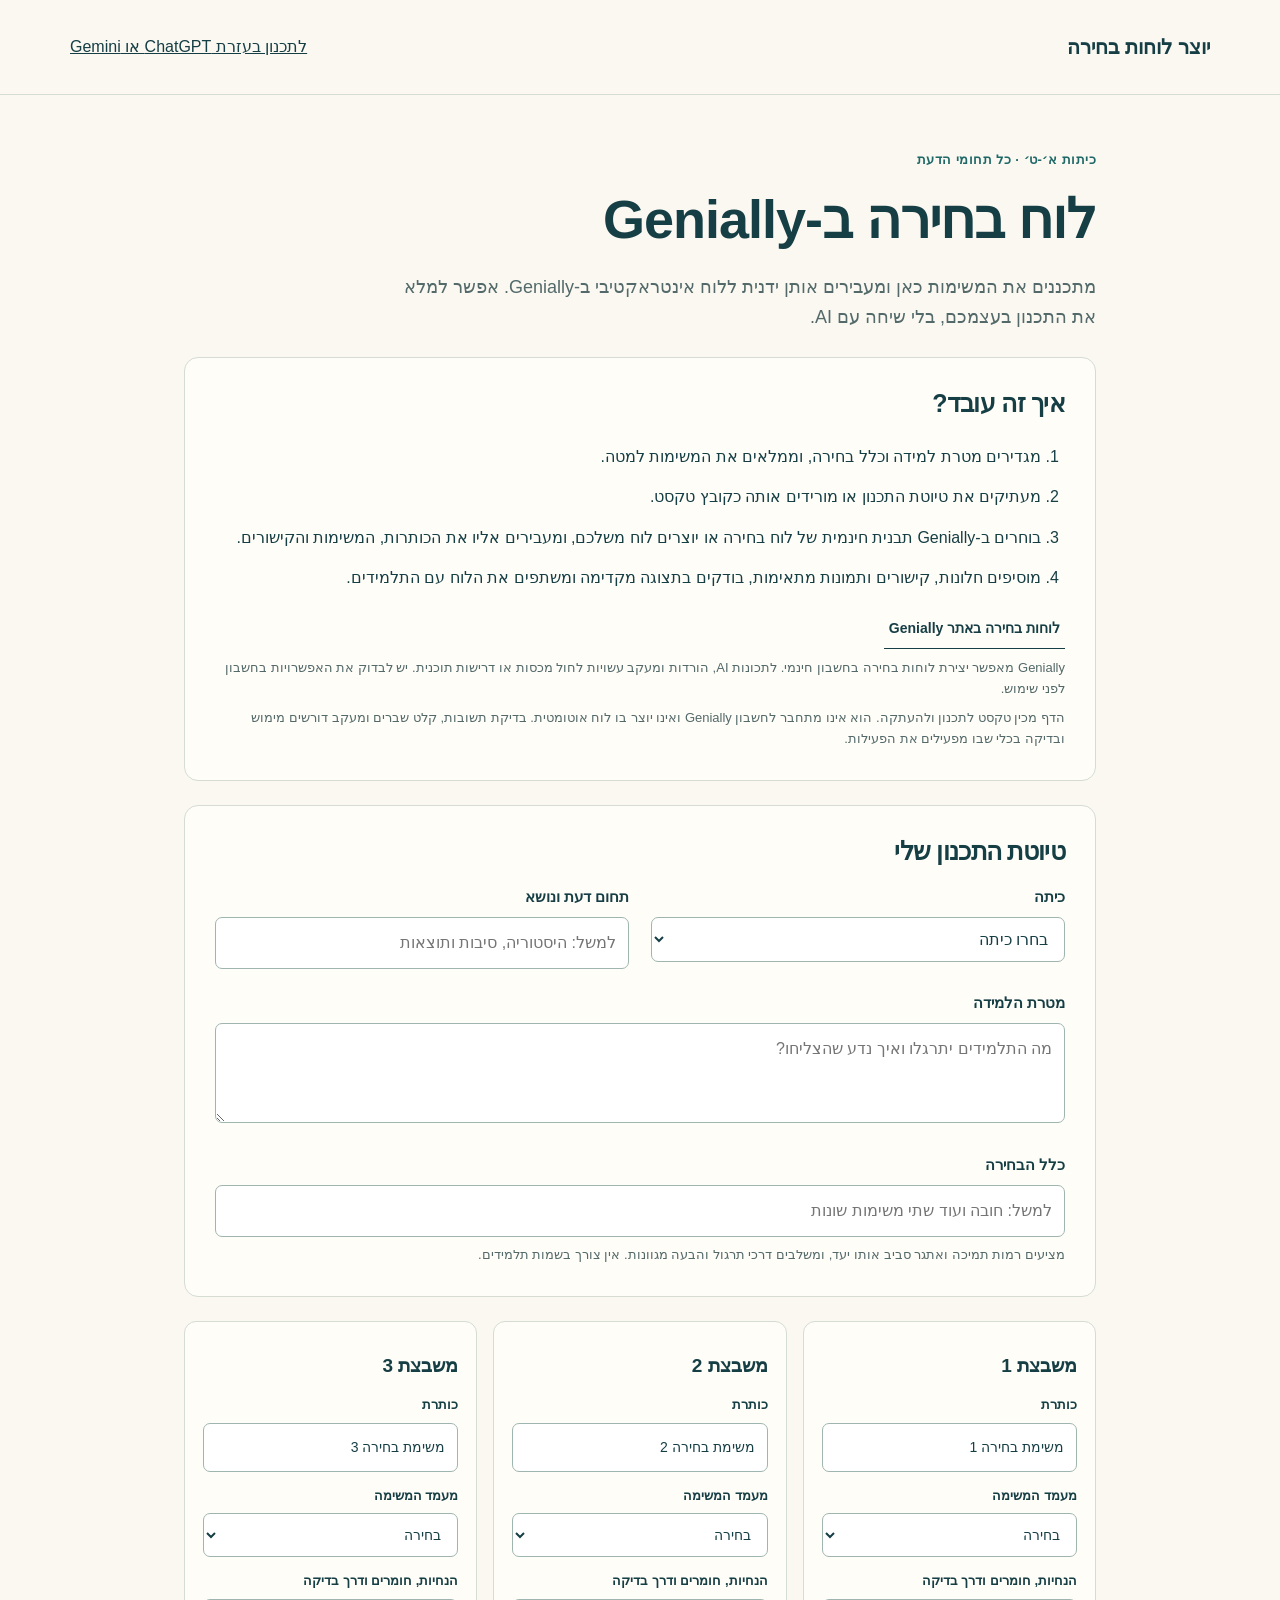
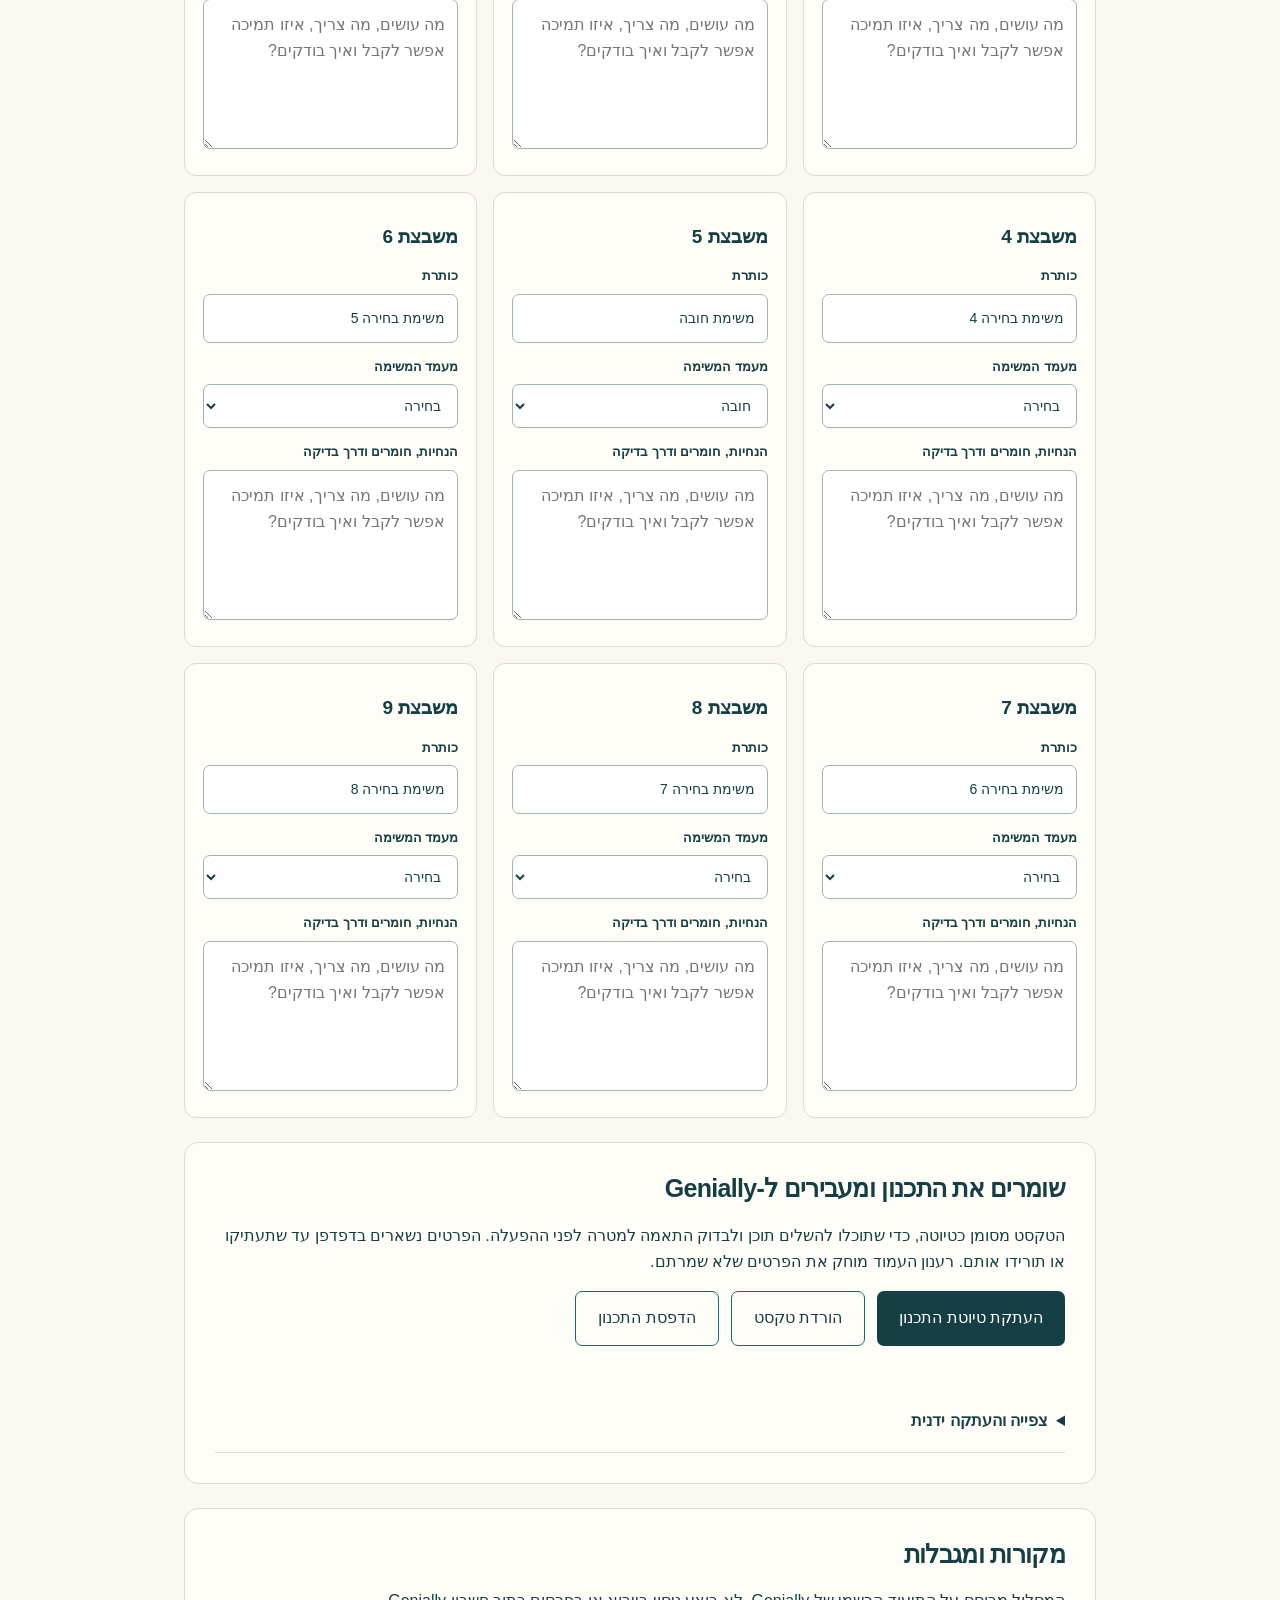
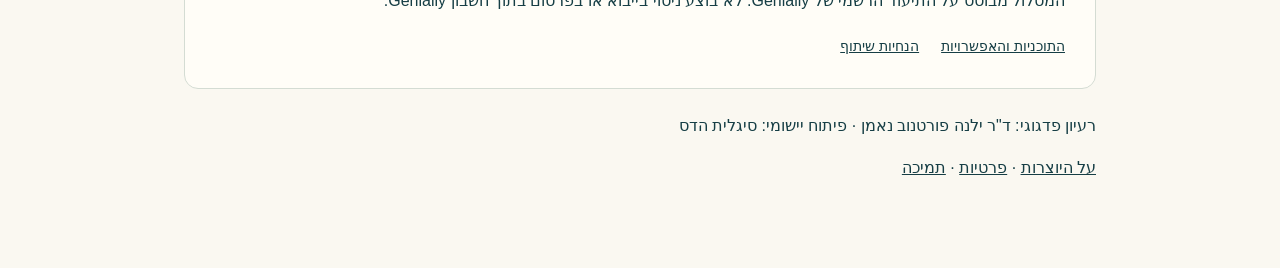
==== genially.html @ d1c03f16 "Extend to grades 1-9, explain differentiation, update creator bios and add Gemini and Genially route" ====
<!doctype html><html lang="he" dir="rtl"><head><meta charset="utf-8"><meta name="viewport" content="width=device-width,initial-scale=1"><title>מסלול Genially | יוצר לוחות בחירה</title><style>
    :root{--ink:#163e45;--teal:#1f6867;--paper:#faf8f1;--gold:#dc9b4f;--line:#d4dcd3;--muted:#53696a}
    *{box-sizing:border-box}html{scroll-behavior:smooth}body{margin:0;color:var(--ink);background:var(--paper);font-family:Arial,sans-serif;line-height:1.65}a{color:inherit}a:focus-visible,summary:focus-visible{outline:3px solid var(--gold);outline-offset:5px}a{text-decoration:none}.container{width:min(1140px,calc(100% - 48px));margin:auto}
    header{border-bottom:1px solid var(--line)}.topbar{min-height:94px;display:flex;align-items:center;justify-content:space-between;gap:24px}.brand{display:flex;align-items:center;gap:12px;font-size:20px;font-weight:700}.brandmark{display:grid;grid-template-columns:repeat(3,8px);gap:4px;transform:rotate(-8deg);padding:7px}.brandmark i{height:8px;background:var(--teal);border-radius:2px}.brandmark i:nth-child(5){background:var(--gold)}nav{display:flex;gap:25px;font-size:14px}nav a:hover{text-decoration:underline;text-underline-offset:5px}
    .hero{display:grid;grid-template-columns:1.05fr 1fr;gap:72px;align-items:center;padding:90px 0 86px}.eyebrow{font-size:13px;font-weight:700;letter-spacing:.5px;color:var(--teal)}h1{font-size:clamp(43px,5.2vw,66px);line-height:1.13;letter-spacing:-1.7px;margin:19px 0 23px;font-weight:800}.lead{font-size:19px;max-width:510px;color:var(--muted);margin:0 0 27px}.actions{display:flex;gap:13px;flex-wrap:wrap}.button{display:inline-flex;justify-content:center;align-items:center;background:var(--ink);color:white;padding:13px 22px;border-radius:7px;font-size:14px;font-weight:700}.button:hover{background:var(--teal)}.textlink{padding:12px 5px;border-bottom:1px solid var(--ink);font-weight:700;font-size:14px}.availability{font-size:12px;color:var(--muted);margin-top:24px;display:flex;align-items:center;gap:8px}.availability:before{content:'';width:7px;height:7px;border-radius:50%;background:var(--gold);display:block}
    .board-frame{position:relative;padding:22px;background:#e3eae1;border:1px solid #cbd6cb;border-radius:16px;box-shadow:12px 14px 0 #d6ded133;transform:rotate(-2deg)}.board-label{display:flex;align-items:center;justify-content:space-between;font-size:12px;margin-bottom:18px;color:#506554}.board-label strong{font-size:15px;color:var(--ink)}.sample-board{display:grid;grid-template-columns:repeat(3,1fr);gap:9px}.tile{min-height:103px;display:flex;flex-direction:column;justify-content:center;align-items:center;text-align:center;padding:12px 7px;background:#fffcf4;border:1px solid #cdd7ca;border-radius:7px;font-size:13px;font-weight:700;line-height:1.4;gap:10px}.tile b{font-size:21px;font-weight:400}.tile.required{background:var(--teal);color:#fff;border-color:var(--teal)}.tile.required b{color:#efd4a5}.tile:nth-child(2),.tile:nth-child(7){background:#eee1c9}.sample-caption{font-size:11px;margin:16px 0 0;text-align:center;color:#546852}
    .section{padding:76px 0;border-top:1px solid var(--line);scroll-margin-top:25px}.section-heading{display:grid;grid-template-columns:1fr 1fr;gap:60px;align-items:end;margin-bottom:35px}h2{font-size:34px;line-height:1.25;margin:10px 0 0;letter-spacing:-.7px}.section-heading p{margin:0;color:var(--muted);font-size:17px}.outputs{display:grid;grid-template-columns:repeat(3,1fr);gap:28px}.output{border-top:3px solid var(--teal);padding:23px 0 5px}.output .num{font-size:12px;color:var(--teal)}h3{font-size:21px;margin:10px 0}.output p{font-size:15px;margin:0;color:var(--muted)}
    .process{display:grid;grid-template-columns:repeat(4,1fr);gap:28px;margin-top:35px}.step{padding-right:15px;border-right:1px solid #b7c8c3}.step strong{font-size:12px;color:var(--teal)}.step h3{font-size:18px}.step p{font-size:14px;color:var(--muted);margin:0}.teacher-note{margin-top:34px;background:#e6ede6;border-radius:8px;padding:21px 24px;font-size:15px}
    .creators{display:grid;grid-template-columns:1fr 1.3fr;gap:70px;align-items:start}.names{font-size:25px;line-height:1.8;margin:18px 0 0}.creators p{margin:0;color:var(--muted)}details{border-bottom:1px solid var(--line);padding:18px 0}summary{cursor:pointer;font-weight:700;font-size:16px}details p{font-size:15px;margin:13px 0 0;max-width:720px;color:var(--muted)}footer{padding:26px 0;border-top:1px solid var(--line);font-size:12px;color:var(--muted)}.footrow{display:flex;justify-content:space-between;gap:20px;flex-wrap:wrap}
    @media(max-width:900px){.hero{gap:28px;padding:55px 0}.board-frame{padding:15px}.tile{min-height:88px;font-size:11px}.section-heading{gap:25px}.process{grid-template-columns:1fr 1fr}.creators{gap:30px}}
    @media(max-width:650px){.container{width:calc(100% - 32px)}.topbar{min-height:82px}.brand{font-size:17px}nav{gap:13px;font-size:12px}nav a:last-child{display:none}.hero{grid-template-columns:1fr;padding:40px 0 58px;gap:36px}h1{font-size:49px;letter-spacing:-1px}.lead{font-size:18px}.board-frame{margin:0 8px}.tile{font-size:13px;min-height:95px}.section{padding:48px 0}.section-heading,.creators{grid-template-columns:1fr;gap:20px}.outputs{grid-template-columns:1fr;gap:15px}.output{padding-top:15px}.process{gap:25px 18px}h2{font-size:30px}.names{font-size:23px}}
    @media(max-width:650px){.topbar{flex-wrap:wrap;padding-block:14px;gap:12px}nav{flex-wrap:wrap;gap:12px}}
@media(prefers-reduced-motion:reduce){html{scroll-behavior:auto}}
  
main{max-width:960px;margin:auto;padding:54px 24px 70px}h1{font-size:clamp(36px,5vw,54px);letter-spacing:-1px}.intro{max-width:720px;font-size:18px;color:var(--muted)}.steps{display:flex;gap:10px;flex-wrap:wrap;margin:30px 0}.pill{background:#e4ece4;padding:8px 14px;border-radius:30px;font-size:14px}.panel{padding:30px;border:1px solid var(--line);background:#fffdf7;border-radius:14px;margin:24px 0}.panel h2{font-size:25px;margin:0 0 18px}.grid{display:grid;grid-template-columns:1fr 1fr;gap:22px}.full{grid-column:1/-1}label{display:block;font-weight:700;margin-bottom:7px;font-size:15px}input,select,textarea{font:inherit;color:var(--ink);width:100%;padding:12px;border:1px solid #9fb5af;border-radius:7px;background:white}textarea{resize:vertical;min-height:100px}input:focus,select:focus,textarea:focus{outline:3px solid #dc9b4f80;outline-offset:2px}.hint{font-size:13px;color:var(--muted);margin:7px 0 0}.optional{font-weight:400;color:var(--muted)}button.button{font:inherit;border:0;cursor:pointer}.secondary{background:transparent;color:var(--ink);border:1px solid var(--teal)!important}.status{min-height:28px;font-weight:700;margin:16px 0 0;overflow-wrap:anywhere}.ready{color:#165c42}.manual{width:100%;height:260px;direction:rtl;font-size:14px;white-space:pre-wrap}.smalllinks{display:flex;gap:22px;flex-wrap:wrap;font-size:14px;margin-top:20px}.smalllinks a{text-decoration:underline}.notice{border-right:4px solid var(--gold);padding:10px 16px;background:#f2ecdf;margin:24px 0}.site-title{font-weight:700}.readable-link{text-decoration:underline}.copy-actions{display:flex;gap:12px;flex-wrap:wrap}details p{max-width:none}.sr-only{position:absolute;width:1px;height:1px;padding:0;overflow:hidden;clip:rect(0,0,0,0);white-space:nowrap;border:0}@media(max-width:650px){main{padding:30px 16px}.panel{padding:21px 17px}.grid{grid-template-columns:1fr}.full{grid-column:auto}.copy-actions .button{width:100%}.steps{gap:6px}.pill{font-size:12px;padding:7px 10px}}
.tasks{display:grid;grid-template-columns:repeat(3,minmax(0,1fr));gap:16px}.task{border:1px solid var(--line);background:#fffdf7;border-radius:12px;padding:18px}.task h3{font-size:19px}.task label{font-size:13px;margin-top:13px}.task textarea{min-height:150px}.task input,.task select{font-size:14px}.manual-guide{padding-right:24px}.manual-guide li{padding:7px 0}#print-area{display:none}@media(max-width:900px){.tasks{grid-template-columns:1fr 1fr}}@media(max-width:650px){.tasks{grid-template-columns:1fr}}@media print{body>*:not(#print-area){display:none!important}#print-area{display:block;background:white;color:black;padding:0}#print-area pre{font:12pt Arial;white-space:pre-wrap;direction:rtl;line-height:1.6}@page{size:A4;margin:15mm}}
</style></head><body><header><div class="container topbar"><a class="brand" href="index.html">יוצר לוחות בחירה</a><a class="readable-link" href="start.html">לתכנון בעזרת ChatGPT או Gemini</a></div></header><main><div class="eyebrow">כיתות א׳-ט׳ · כל תחומי הדעת</div><h1>לוח בחירה ב-Genially</h1><p class="intro">מתכננים את המשימות כאן ומעבירים אותן ידנית ללוח אינטראקטיבי ב-Genially. אפשר למלא את התכנון בעצמכם, בלי שיחה עם AI.</p>
<section class="panel"><h2>איך זה עובד?</h2><ol class="manual-guide"><li>מגדירים מטרת למידה וכלל בחירה, וממלאים את המשימות למטה.</li><li>מעתיקים את טיוטת התכנון או מורידים אותה כקובץ טקסט.</li><li>בוחרים ב-Genially תבנית חינמית של לוח בחירה או יוצרים לוח משלכם, ומעבירים אליו את הכותרות, המשימות והקישורים.</li><li>מוסיפים חלונות, קישורים ותמונות מתאימות, בודקים בתצוגה מקדימה ומשתפים את הלוח עם התלמידים.</li></ol><p><a class="textlink" href="https://genially.com/create/choice-boards/" target="_blank" rel="noopener noreferrer">לוחות בחירה באתר Genially</a></p><p class="hint">Genially מאפשר יצירת לוחות בחירה בחשבון חינמי. לתכונות AI, הורדות ומעקב עשויות לחול מכסות או דרישות תוכנית. יש לבדוק את האפשרויות בחשבון לפני שימוש.</p><p class="hint">הדף מכין טקסט לתכנון ולהעתקה. הוא אינו מתחבר לחשבון Genially ואינו יוצר בו לוח אוטומטית. בדיקת תשובות, קלט שברים ומעקב דורשים מימוש ובדיקה בכלי שבו מפעילים את הפעילות.</p></section>
<section class="panel"><h2>טיוטת התכנון שלי</h2><div class="grid"><div><label for="grade">כיתה</label><select id="grade"><option value="">בחרו כיתה</option><option>א׳</option><option>ב׳</option><option>ג׳</option><option>ד׳</option><option>ה׳</option><option>ו׳</option><option>ז׳</option><option>ח׳</option><option>ט׳</option></select></div><div><label for="subject">תחום דעת ונושא</label><input id="subject" maxlength="300" placeholder="למשל: היסטוריה, סיבות ותוצאות"></div><div class="full"><label for="goal">מטרת הלמידה</label><textarea id="goal" maxlength="1500" placeholder="מה התלמידים יתרגלו ואיך נדע שהצליחו?"></textarea></div><div class="full"><label for="rule">כלל הבחירה</label><input id="rule" maxlength="350" placeholder="למשל: חובה ועוד שתי משימות שונות"></div></div><p class="hint">מציעים רמות תמיכה ואתגר סביב אותו יעד, ומשלבים דרכי תרגול והבעה מגוונות. אין צורך בשמות תלמידים.</p></section>
<div class="tasks"><article class="task"><h3>משבצת 1</h3><label for="title-1">כותרת</label><input id="title-1" value="משימת בחירה 1" maxlength="140"><label for="kind-1">מעמד המשימה</label><select id="kind-1"><option selected>בחירה</option><option>חובה</option></select><label for="task-1">הנחיות, חומרים ודרך בדיקה</label><textarea id="task-1" maxlength="4000" placeholder="מה עושים, מה צריך, איזו תמיכה אפשר לקבל ואיך בודקים?"></textarea></article><article class="task"><h3>משבצת 2</h3><label for="title-2">כותרת</label><input id="title-2" value="משימת בחירה 2" maxlength="140"><label for="kind-2">מעמד המשימה</label><select id="kind-2"><option selected>בחירה</option><option>חובה</option></select><label for="task-2">הנחיות, חומרים ודרך בדיקה</label><textarea id="task-2" maxlength="4000" placeholder="מה עושים, מה צריך, איזו תמיכה אפשר לקבל ואיך בודקים?"></textarea></article><article class="task"><h3>משבצת 3</h3><label for="title-3">כותרת</label><input id="title-3" value="משימת בחירה 3" maxlength="140"><label for="kind-3">מעמד המשימה</label><select id="kind-3"><option selected>בחירה</option><option>חובה</option></select><label for="task-3">הנחיות, חומרים ודרך בדיקה</label><textarea id="task-3" maxlength="4000" placeholder="מה עושים, מה צריך, איזו תמיכה אפשר לקבל ואיך בודקים?"></textarea></article><article class="task"><h3>משבצת 4</h3><label for="title-4">כותרת</label><input id="title-4" value="משימת בחירה 4" maxlength="140"><label for="kind-4">מעמד המשימה</label><select id="kind-4"><option selected>בחירה</option><option>חובה</option></select><label for="task-4">הנחיות, חומרים ודרך בדיקה</label><textarea id="task-4" maxlength="4000" placeholder="מה עושים, מה צריך, איזו תמיכה אפשר לקבל ואיך בודקים?"></textarea></article><article class="task"><h3>משבצת 5</h3><label for="title-5">כותרת</label><input id="title-5" value="משימת חובה" maxlength="140"><label for="kind-5">מעמד המשימה</label><select id="kind-5"><option>בחירה</option><option selected>חובה</option></select><label for="task-5">הנחיות, חומרים ודרך בדיקה</label><textarea id="task-5" maxlength="4000" placeholder="מה עושים, מה צריך, איזו תמיכה אפשר לקבל ואיך בודקים?"></textarea></article><article class="task"><h3>משבצת 6</h3><label for="title-6">כותרת</label><input id="title-6" value="משימת בחירה 5" maxlength="140"><label for="kind-6">מעמד המשימה</label><select id="kind-6"><option selected>בחירה</option><option>חובה</option></select><label for="task-6">הנחיות, חומרים ודרך בדיקה</label><textarea id="task-6" maxlength="4000" placeholder="מה עושים, מה צריך, איזו תמיכה אפשר לקבל ואיך בודקים?"></textarea></article><article class="task"><h3>משבצת 7</h3><label for="title-7">כותרת</label><input id="title-7" value="משימת בחירה 6" maxlength="140"><label for="kind-7">מעמד המשימה</label><select id="kind-7"><option selected>בחירה</option><option>חובה</option></select><label for="task-7">הנחיות, חומרים ודרך בדיקה</label><textarea id="task-7" maxlength="4000" placeholder="מה עושים, מה צריך, איזו תמיכה אפשר לקבל ואיך בודקים?"></textarea></article><article class="task"><h3>משבצת 8</h3><label for="title-8">כותרת</label><input id="title-8" value="משימת בחירה 7" maxlength="140"><label for="kind-8">מעמד המשימה</label><select id="kind-8"><option selected>בחירה</option><option>חובה</option></select><label for="task-8">הנחיות, חומרים ודרך בדיקה</label><textarea id="task-8" maxlength="4000" placeholder="מה עושים, מה צריך, איזו תמיכה אפשר לקבל ואיך בודקים?"></textarea></article><article class="task"><h3>משבצת 9</h3><label for="title-9">כותרת</label><input id="title-9" value="משימת בחירה 8" maxlength="140"><label for="kind-9">מעמד המשימה</label><select id="kind-9"><option selected>בחירה</option><option>חובה</option></select><label for="task-9">הנחיות, חומרים ודרך בדיקה</label><textarea id="task-9" maxlength="4000" placeholder="מה עושים, מה צריך, איזו תמיכה אפשר לקבל ואיך בודקים?"></textarea></article></div><section class="panel"><h2>שומרים את התכנון ומעבירים ל-Genially</h2><p>הטקסט מסומן כטיוטה, כדי שתוכלו להשלים תוכן ולבדוק התאמה למטרה לפני ההפעלה. הפרטים נשארים בדפדפן עד שתעתיקו או תורידו אותם. רענון העמוד מוחק את הפרטים שלא שמרתם.</p><div class="copy-actions"><button class="button" type="button" id="copy-plan">העתקת טיוטת התכנון</button><button class="button secondary" type="button" id="download-plan">הורדת טקסט</button><button class="button secondary" type="button" id="print-plan">הדפסת התכנון</button></div><p id="status" role="status" aria-live="polite" class="status"></p><details id="manual-details"><summary>צפייה והעתקה ידנית</summary><label for="plan-text" class="sr-only">טיוטת התכנון להעתקה</label><textarea id="plan-text" class="manual" readonly></textarea></details></section>
<section class="panel"><h2>מקורות ומגבלות</h2><p>המסלול מבוסס על התיעוד הרשמי של Genially. לא בוצע ניסוי בייבוא או בפרסום בתוך חשבון Genially.</p><div class="smalllinks"><a href="https://genially.com/plans/" target="_blank" rel="noopener noreferrer">התוכניות והאפשרויות</a><a href="https://help.genially.com/en_us/how-to-share-your-genially-creations-rkXUqDH2j" target="_blank" rel="noopener noreferrer">הנחיות שיתוף</a></div></section><p>רעיון פדגוגי: ד"ר ילנה פורטנוב נאמן · פיתוח יישומי: סיגלית הדס</p><p><a class="readable-link" href="index.html#creators">על היוצרות</a> · <a class="readable-link" href="privacy.html">פרטיות</a> · <a class="readable-link" href="support.html">תמיכה</a></p></main><div id="print-area"><pre id="print-text"></pre></div>
<script>
const $=id=>document.getElementById(id);
function planText(){let p='טיוטת תכנון לוח בחירה ל-Genially\nרעיון פדגוגי: ד"ר ילנה פורטנוב נאמן | פיתוח יישומי: סיגלית הדס\n\n';for(const [id,label] of [['grade','כיתה'],['subject','תחום דעת ונושא'],['goal','מטרת למידה'],['rule','כלל בחירה']])p+=label+': '+($(id).value.trim()||'טרם מולא')+'\n';for(let i=1;i<=9;i++)p+='\nמשבצת '+i+' | '+$('kind-'+i).value+'\n'+$('title-'+i).value.trim()+'\n'+($('task-'+i).value.trim()||'הנחיות, חומרים, תמיכה ודרך בדיקה: טרם מולאו')+'\n';return p;}
function prepare(){const p=planText();$('plan-text').value=p;return p;}
$('copy-plan').addEventListener('click',async()=>{const p=prepare();try{await navigator.clipboard.writeText(p);$('status').textContent='טיוטת התכנון הועתקה. העבירו את התוכן למשבצות המתאימות ב-Genially.';}catch(e){$('manual-details').open=true;$('plan-text').focus();$('plan-text').select();$('status').textContent='סמנו את הטקסט והעתיקו אותו ידנית.';}});
$('manual-details').addEventListener('toggle',()=>{if($('manual-details').open)prepare();});
$('download-plan').addEventListener('click',()=>{const url=URL.createObjectURL(new Blob(['\ufeff'+prepare()],{type:'text/plain;charset=utf-8'}));const a=document.createElement('a');a.href=url;a.download='genially-choice-board-plan.txt';a.click();setTimeout(()=>URL.revokeObjectURL(url),1000);$('status').textContent='טיוטת התכנון הוכנה להורדה.';});
$('print-plan').addEventListener('click',()=>{$('print-text').textContent=prepare();window.print();});
</script></body></html>
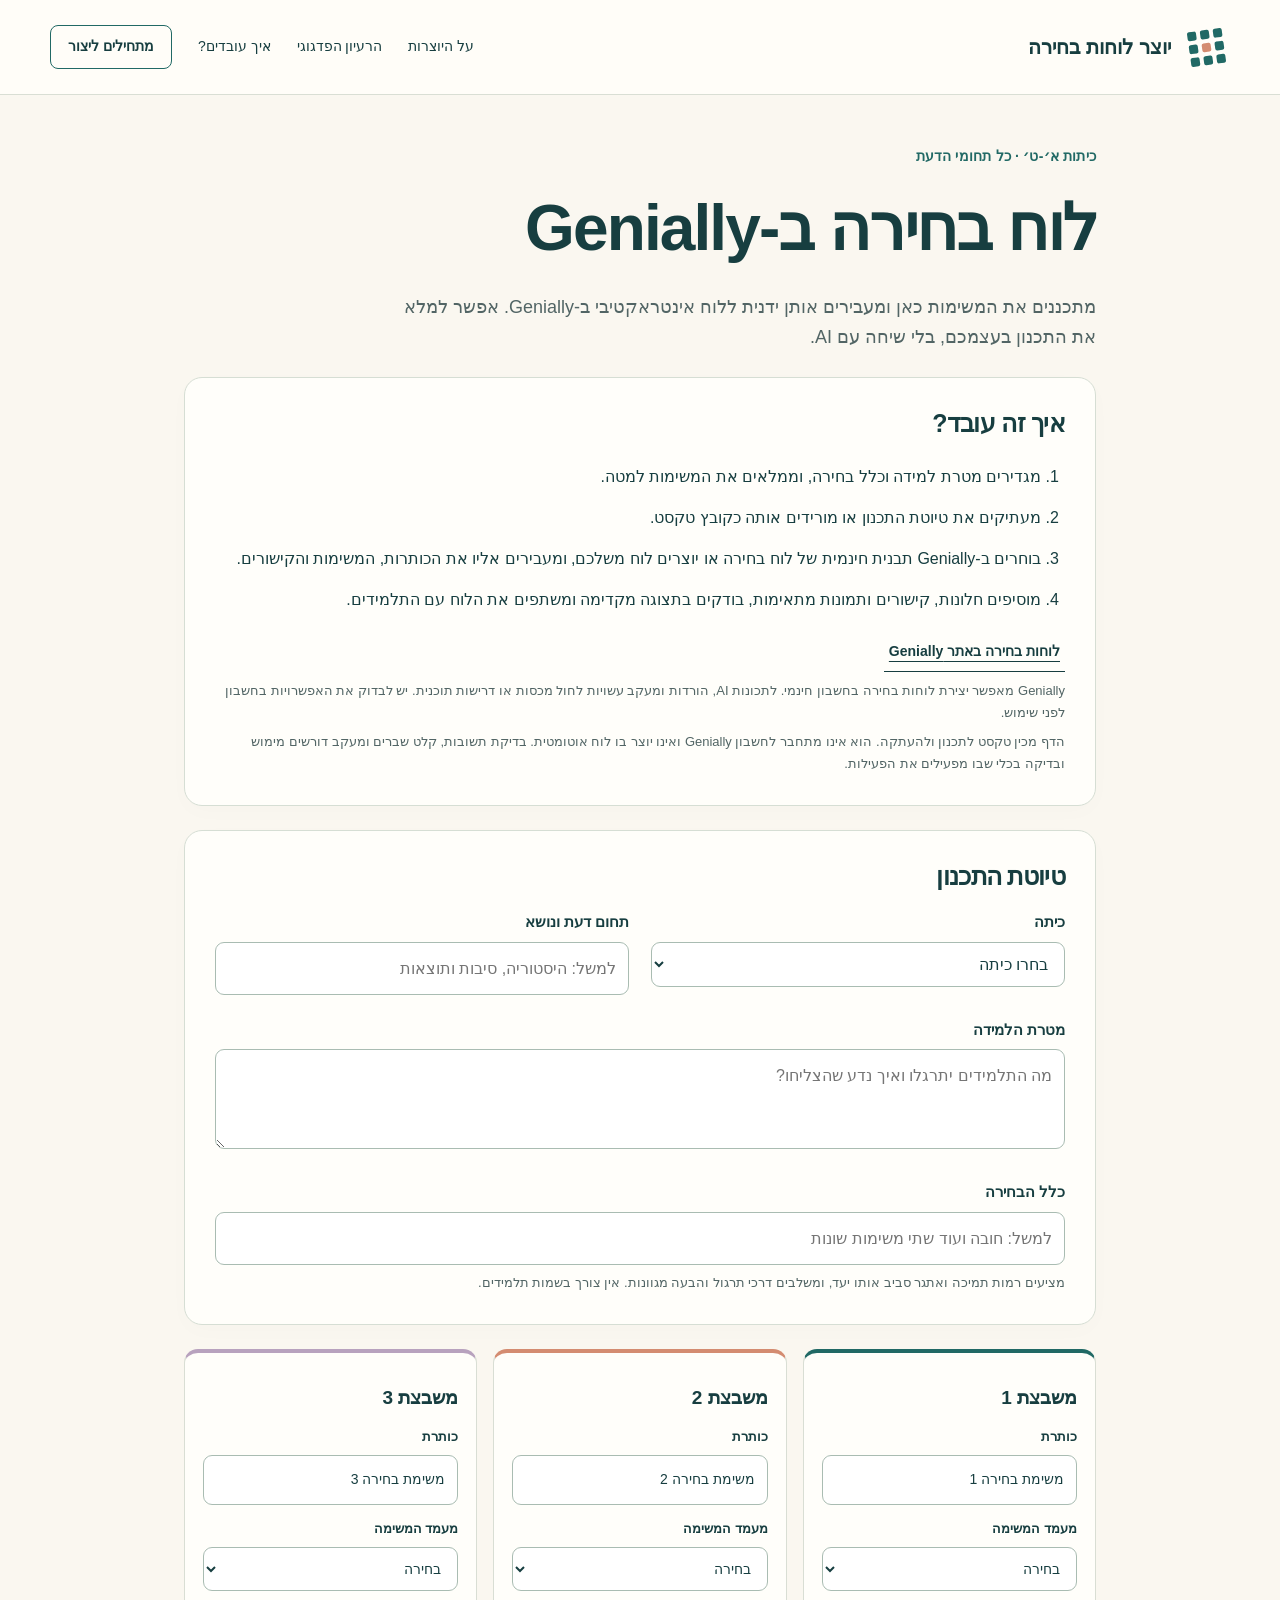
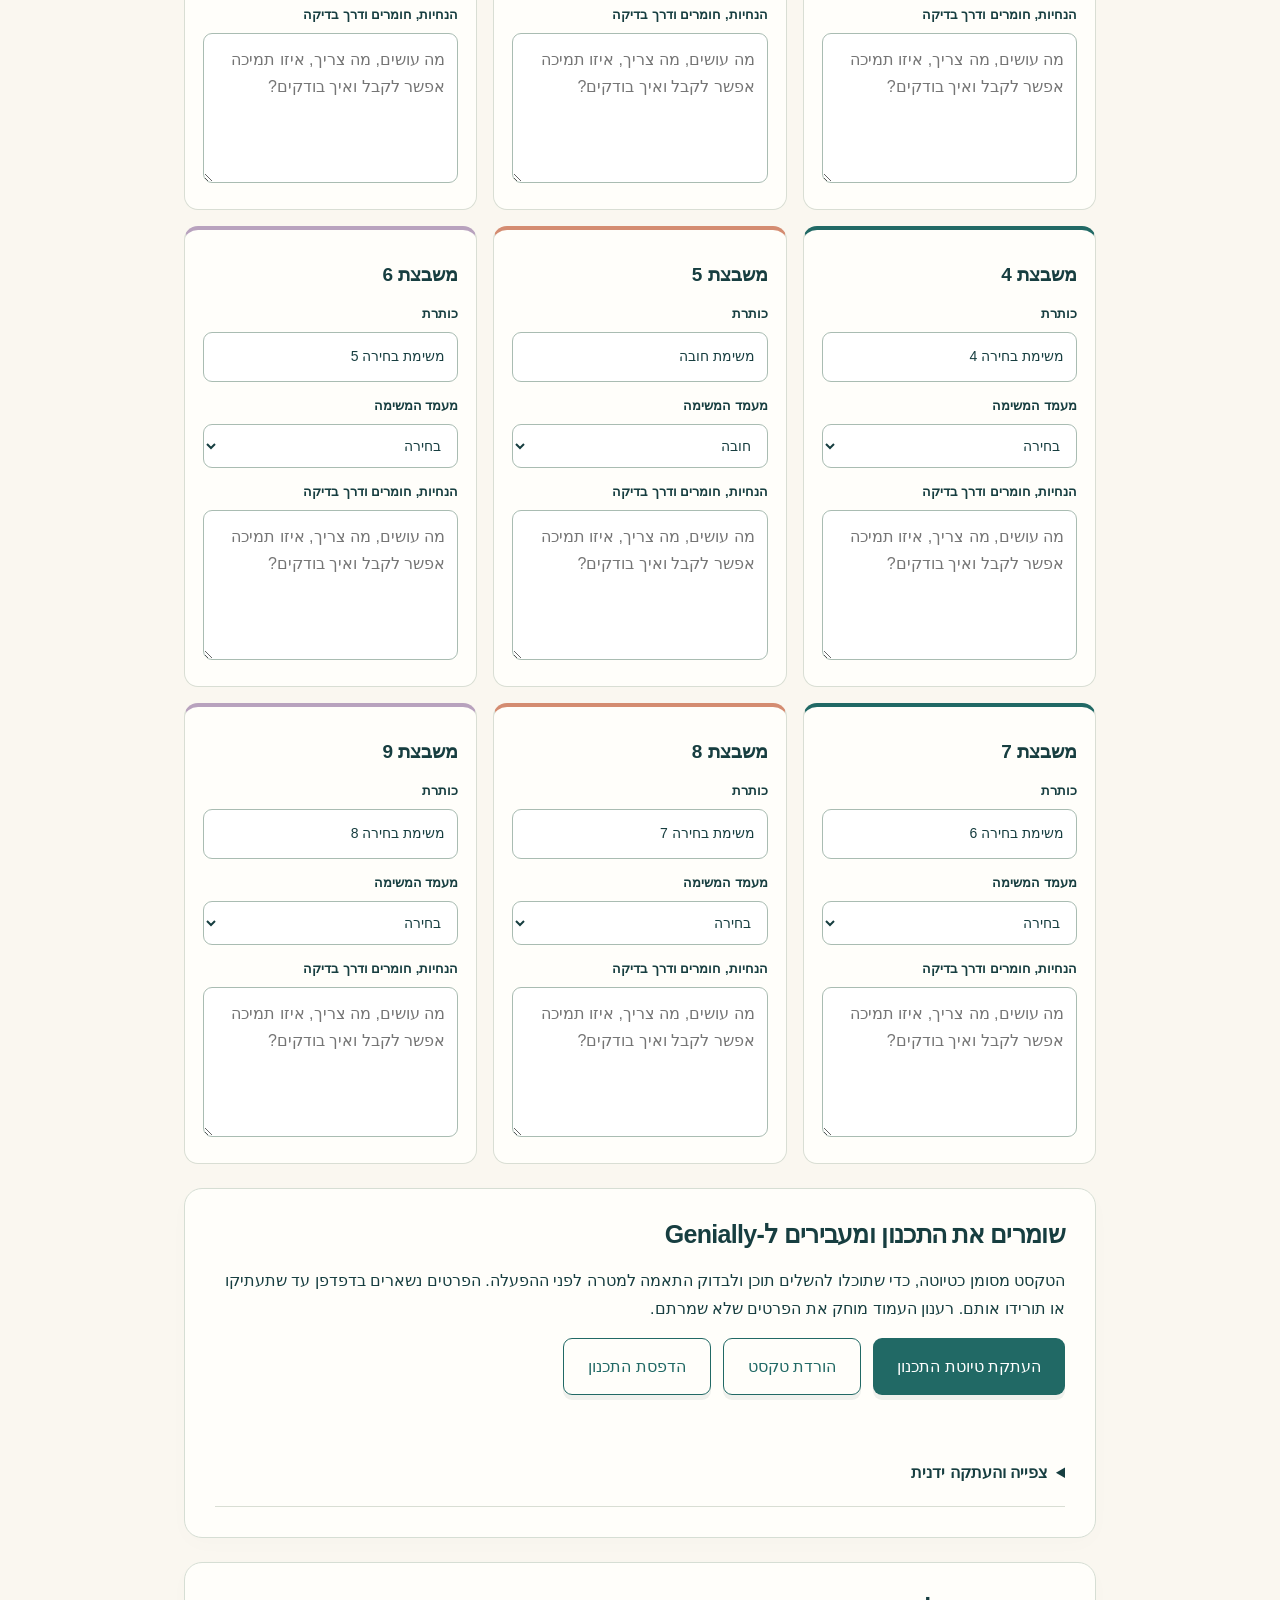
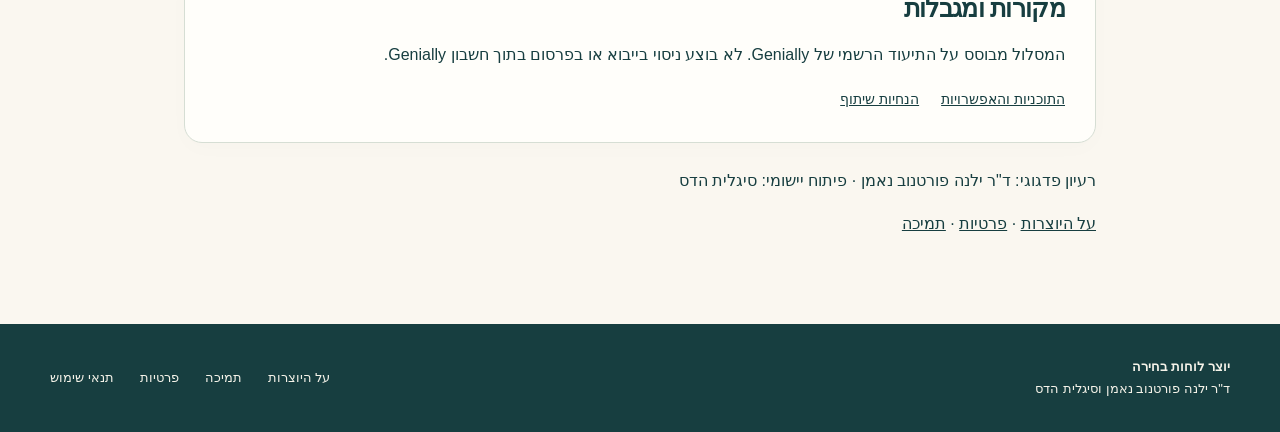
==== commit 8da37b92: "Redesign teacher website, feature creators and use inclusive plural copy" ====
--- a/genially.html
+++ b/genially.html
@@ -14,9 +14,9 @@
   
 main{max-width:960px;margin:auto;padding:54px 24px 70px}h1{font-size:clamp(36px,5vw,54px);letter-spacing:-1px}.intro{max-width:720px;font-size:18px;color:var(--muted)}.steps{display:flex;gap:10px;flex-wrap:wrap;margin:30px 0}.pill{background:#e4ece4;padding:8px 14px;border-radius:30px;font-size:14px}.panel{padding:30px;border:1px solid var(--line);background:#fffdf7;border-radius:14px;margin:24px 0}.panel h2{font-size:25px;margin:0 0 18px}.grid{display:grid;grid-template-columns:1fr 1fr;gap:22px}.full{grid-column:1/-1}label{display:block;font-weight:700;margin-bottom:7px;font-size:15px}input,select,textarea{font:inherit;color:var(--ink);width:100%;padding:12px;border:1px solid #9fb5af;border-radius:7px;background:white}textarea{resize:vertical;min-height:100px}input:focus,select:focus,textarea:focus{outline:3px solid #dc9b4f80;outline-offset:2px}.hint{font-size:13px;color:var(--muted);margin:7px 0 0}.optional{font-weight:400;color:var(--muted)}button.button{font:inherit;border:0;cursor:pointer}.secondary{background:transparent;color:var(--ink);border:1px solid var(--teal)!important}.status{min-height:28px;font-weight:700;margin:16px 0 0;overflow-wrap:anywhere}.ready{color:#165c42}.manual{width:100%;height:260px;direction:rtl;font-size:14px;white-space:pre-wrap}.smalllinks{display:flex;gap:22px;flex-wrap:wrap;font-size:14px;margin-top:20px}.smalllinks a{text-decoration:underline}.notice{border-right:4px solid var(--gold);padding:10px 16px;background:#f2ecdf;margin:24px 0}.site-title{font-weight:700}.readable-link{text-decoration:underline}.copy-actions{display:flex;gap:12px;flex-wrap:wrap}details p{max-width:none}.sr-only{position:absolute;width:1px;height:1px;padding:0;overflow:hidden;clip:rect(0,0,0,0);white-space:nowrap;border:0}@media(max-width:650px){main{padding:30px 16px}.panel{padding:21px 17px}.grid{grid-template-columns:1fr}.full{grid-column:auto}.copy-actions .button{width:100%}.steps{gap:6px}.pill{font-size:12px;padding:7px 10px}}
 .tasks{display:grid;grid-template-columns:repeat(3,minmax(0,1fr));gap:16px}.task{border:1px solid var(--line);background:#fffdf7;border-radius:12px;padding:18px}.task h3{font-size:19px}.task label{font-size:13px;margin-top:13px}.task textarea{min-height:150px}.task input,.task select{font-size:14px}.manual-guide{padding-right:24px}.manual-guide li{padding:7px 0}#print-area{display:none}@media(max-width:900px){.tasks{grid-template-columns:1fr 1fr}}@media(max-width:650px){.tasks{grid-template-columns:1fr}}@media print{body>*:not(#print-area){display:none!important}#print-area{display:block;background:white;color:black;padding:0}#print-area pre{font:12pt Arial;white-space:pre-wrap;direction:rtl;line-height:1.6}@page{size:A4;margin:15mm}}
-</style></head><body><header><div class="container topbar"><a class="brand" href="index.html">יוצר לוחות בחירה</a><a class="readable-link" href="start.html">לתכנון בעזרת ChatGPT או Gemini</a></div></header><main><div class="eyebrow">כיתות א׳-ט׳ · כל תחומי הדעת</div><h1>לוח בחירה ב-Genially</h1><p class="intro">מתכננים את המשימות כאן ומעבירים אותן ידנית ללוח אינטראקטיבי ב-Genially. אפשר למלא את התכנון בעצמכם, בלי שיחה עם AI.</p>
+</style><link rel="stylesheet" href="site.css?v=5"></head><body class="inside-page"><header><div class="container topbar"><a class="brand" href="index.html"><span class="brandmark" aria-hidden="true"><i></i><i></i><i></i><i></i><i></i><i></i><i></i><i></i><i></i></span><span>יוצר לוחות בחירה</span></a><nav aria-label="ניווט ראשי"><a href="index.html#creators">על היוצרות</a><a href="index.html#why">הרעיון הפדגוגי</a><a href="index.html#process">איך עובדים?</a><a class="nav-cta" href="start.html">מתחילים ליצור</a></nav></div></header><main id="top"><div class="eyebrow">כיתות א׳-ט׳ · כל תחומי הדעת</div><h1>לוח בחירה ב-Genially</h1><p class="intro">מתכננים את המשימות כאן ומעבירים אותן ידנית ללוח אינטראקטיבי ב-Genially. אפשר למלא את התכנון בעצמכם, בלי שיחה עם AI.</p>
 <section class="panel"><h2>איך זה עובד?</h2><ol class="manual-guide"><li>מגדירים מטרת למידה וכלל בחירה, וממלאים את המשימות למטה.</li><li>מעתיקים את טיוטת התכנון או מורידים אותה כקובץ טקסט.</li><li>בוחרים ב-Genially תבנית חינמית של לוח בחירה או יוצרים לוח משלכם, ומעבירים אליו את הכותרות, המשימות והקישורים.</li><li>מוסיפים חלונות, קישורים ותמונות מתאימות, בודקים בתצוגה מקדימה ומשתפים את הלוח עם התלמידים.</li></ol><p><a class="textlink" href="https://genially.com/create/choice-boards/" target="_blank" rel="noopener noreferrer">לוחות בחירה באתר Genially</a></p><p class="hint">Genially מאפשר יצירת לוחות בחירה בחשבון חינמי. לתכונות AI, הורדות ומעקב עשויות לחול מכסות או דרישות תוכנית. יש לבדוק את האפשרויות בחשבון לפני שימוש.</p><p class="hint">הדף מכין טקסט לתכנון ולהעתקה. הוא אינו מתחבר לחשבון Genially ואינו יוצר בו לוח אוטומטית. בדיקת תשובות, קלט שברים ומעקב דורשים מימוש ובדיקה בכלי שבו מפעילים את הפעילות.</p></section>
-<section class="panel"><h2>טיוטת התכנון שלי</h2><div class="grid"><div><label for="grade">כיתה</label><select id="grade"><option value="">בחרו כיתה</option><option>א׳</option><option>ב׳</option><option>ג׳</option><option>ד׳</option><option>ה׳</option><option>ו׳</option><option>ז׳</option><option>ח׳</option><option>ט׳</option></select></div><div><label for="subject">תחום דעת ונושא</label><input id="subject" maxlength="300" placeholder="למשל: היסטוריה, סיבות ותוצאות"></div><div class="full"><label for="goal">מטרת הלמידה</label><textarea id="goal" maxlength="1500" placeholder="מה התלמידים יתרגלו ואיך נדע שהצליחו?"></textarea></div><div class="full"><label for="rule">כלל הבחירה</label><input id="rule" maxlength="350" placeholder="למשל: חובה ועוד שתי משימות שונות"></div></div><p class="hint">מציעים רמות תמיכה ואתגר סביב אותו יעד, ומשלבים דרכי תרגול והבעה מגוונות. אין צורך בשמות תלמידים.</p></section>
+<section class="panel"><h2>טיוטת התכנון</h2><div class="grid"><div><label for="grade">כיתה</label><select id="grade"><option value="">בחרו כיתה</option><option>א׳</option><option>ב׳</option><option>ג׳</option><option>ד׳</option><option>ה׳</option><option>ו׳</option><option>ז׳</option><option>ח׳</option><option>ט׳</option></select></div><div><label for="subject">תחום דעת ונושא</label><input id="subject" maxlength="300" placeholder="למשל: היסטוריה, סיבות ותוצאות"></div><div class="full"><label for="goal">מטרת הלמידה</label><textarea id="goal" maxlength="1500" placeholder="מה התלמידים יתרגלו ואיך נדע שהצליחו?"></textarea></div><div class="full"><label for="rule">כלל הבחירה</label><input id="rule" maxlength="350" placeholder="למשל: חובה ועוד שתי משימות שונות"></div></div><p class="hint">מציעים רמות תמיכה ואתגר סביב אותו יעד, ומשלבים דרכי תרגול והבעה מגוונות. אין צורך בשמות תלמידים.</p></section>
 <div class="tasks"><article class="task"><h3>משבצת 1</h3><label for="title-1">כותרת</label><input id="title-1" value="משימת בחירה 1" maxlength="140"><label for="kind-1">מעמד המשימה</label><select id="kind-1"><option selected>בחירה</option><option>חובה</option></select><label for="task-1">הנחיות, חומרים ודרך בדיקה</label><textarea id="task-1" maxlength="4000" placeholder="מה עושים, מה צריך, איזו תמיכה אפשר לקבל ואיך בודקים?"></textarea></article><article class="task"><h3>משבצת 2</h3><label for="title-2">כותרת</label><input id="title-2" value="משימת בחירה 2" maxlength="140"><label for="kind-2">מעמד המשימה</label><select id="kind-2"><option selected>בחירה</option><option>חובה</option></select><label for="task-2">הנחיות, חומרים ודרך בדיקה</label><textarea id="task-2" maxlength="4000" placeholder="מה עושים, מה צריך, איזו תמיכה אפשר לקבל ואיך בודקים?"></textarea></article><article class="task"><h3>משבצת 3</h3><label for="title-3">כותרת</label><input id="title-3" value="משימת בחירה 3" maxlength="140"><label for="kind-3">מעמד המשימה</label><select id="kind-3"><option selected>בחירה</option><option>חובה</option></select><label for="task-3">הנחיות, חומרים ודרך בדיקה</label><textarea id="task-3" maxlength="4000" placeholder="מה עושים, מה צריך, איזו תמיכה אפשר לקבל ואיך בודקים?"></textarea></article><article class="task"><h3>משבצת 4</h3><label for="title-4">כותרת</label><input id="title-4" value="משימת בחירה 4" maxlength="140"><label for="kind-4">מעמד המשימה</label><select id="kind-4"><option selected>בחירה</option><option>חובה</option></select><label for="task-4">הנחיות, חומרים ודרך בדיקה</label><textarea id="task-4" maxlength="4000" placeholder="מה עושים, מה צריך, איזו תמיכה אפשר לקבל ואיך בודקים?"></textarea></article><article class="task"><h3>משבצת 5</h3><label for="title-5">כותרת</label><input id="title-5" value="משימת חובה" maxlength="140"><label for="kind-5">מעמד המשימה</label><select id="kind-5"><option>בחירה</option><option selected>חובה</option></select><label for="task-5">הנחיות, חומרים ודרך בדיקה</label><textarea id="task-5" maxlength="4000" placeholder="מה עושים, מה צריך, איזו תמיכה אפשר לקבל ואיך בודקים?"></textarea></article><article class="task"><h3>משבצת 6</h3><label for="title-6">כותרת</label><input id="title-6" value="משימת בחירה 5" maxlength="140"><label for="kind-6">מעמד המשימה</label><select id="kind-6"><option selected>בחירה</option><option>חובה</option></select><label for="task-6">הנחיות, חומרים ודרך בדיקה</label><textarea id="task-6" maxlength="4000" placeholder="מה עושים, מה צריך, איזו תמיכה אפשר לקבל ואיך בודקים?"></textarea></article><article class="task"><h3>משבצת 7</h3><label for="title-7">כותרת</label><input id="title-7" value="משימת בחירה 6" maxlength="140"><label for="kind-7">מעמד המשימה</label><select id="kind-7"><option selected>בחירה</option><option>חובה</option></select><label for="task-7">הנחיות, חומרים ודרך בדיקה</label><textarea id="task-7" maxlength="4000" placeholder="מה עושים, מה צריך, איזו תמיכה אפשר לקבל ואיך בודקים?"></textarea></article><article class="task"><h3>משבצת 8</h3><label for="title-8">כותרת</label><input id="title-8" value="משימת בחירה 7" maxlength="140"><label for="kind-8">מעמד המשימה</label><select id="kind-8"><option selected>בחירה</option><option>חובה</option></select><label for="task-8">הנחיות, חומרים ודרך בדיקה</label><textarea id="task-8" maxlength="4000" placeholder="מה עושים, מה צריך, איזו תמיכה אפשר לקבל ואיך בודקים?"></textarea></article><article class="task"><h3>משבצת 9</h3><label for="title-9">כותרת</label><input id="title-9" value="משימת בחירה 8" maxlength="140"><label for="kind-9">מעמד המשימה</label><select id="kind-9"><option selected>בחירה</option><option>חובה</option></select><label for="task-9">הנחיות, חומרים ודרך בדיקה</label><textarea id="task-9" maxlength="4000" placeholder="מה עושים, מה צריך, איזו תמיכה אפשר לקבל ואיך בודקים?"></textarea></article></div><section class="panel"><h2>שומרים את התכנון ומעבירים ל-Genially</h2><p>הטקסט מסומן כטיוטה, כדי שתוכלו להשלים תוכן ולבדוק התאמה למטרה לפני ההפעלה. הפרטים נשארים בדפדפן עד שתעתיקו או תורידו אותם. רענון העמוד מוחק את הפרטים שלא שמרתם.</p><div class="copy-actions"><button class="button" type="button" id="copy-plan">העתקת טיוטת התכנון</button><button class="button secondary" type="button" id="download-plan">הורדת טקסט</button><button class="button secondary" type="button" id="print-plan">הדפסת התכנון</button></div><p id="status" role="status" aria-live="polite" class="status"></p><details id="manual-details"><summary>צפייה והעתקה ידנית</summary><label for="plan-text" class="sr-only">טיוטת התכנון להעתקה</label><textarea id="plan-text" class="manual" readonly></textarea></details></section>
 <section class="panel"><h2>מקורות ומגבלות</h2><p>המסלול מבוסס על התיעוד הרשמי של Genially. לא בוצע ניסוי בייבוא או בפרסום בתוך חשבון Genially.</p><div class="smalllinks"><a href="https://genially.com/plans/" target="_blank" rel="noopener noreferrer">התוכניות והאפשרויות</a><a href="https://help.genially.com/en_us/how-to-share-your-genially-creations-rkXUqDH2j" target="_blank" rel="noopener noreferrer">הנחיות שיתוף</a></div></section><p>רעיון פדגוגי: ד"ר ילנה פורטנוב נאמן · פיתוח יישומי: סיגלית הדס</p><p><a class="readable-link" href="index.html#creators">על היוצרות</a> · <a class="readable-link" href="privacy.html">פרטיות</a> · <a class="readable-link" href="support.html">תמיכה</a></p></main><div id="print-area"><pre id="print-text"></pre></div>
 <script>
@@ -27,4 +27,4 @@
 $('manual-details').addEventListener('toggle',()=>{if($('manual-details').open)prepare();});
 $('download-plan').addEventListener('click',()=>{const url=URL.createObjectURL(new Blob(['\ufeff'+prepare()],{type:'text/plain;charset=utf-8'}));const a=document.createElement('a');a.href=url;a.download='genially-choice-board-plan.txt';a.click();setTimeout(()=>URL.revokeObjectURL(url),1000);$('status').textContent='טיוטת התכנון הוכנה להורדה.';});
 $('print-plan').addEventListener('click',()=>{$('print-text').textContent=prepare();window.print();});
-</script></body></html>+</script><footer><div class="container footrow"><span><strong>יוצר לוחות בחירה</strong><br>ד"ר ילנה פורטנוב נאמן וסיגלית הדס</span><nav aria-label="קישורים נוספים"><a href="index.html#creators">על היוצרות</a><a href="support.html">תמיכה</a><a href="privacy.html">פרטיות</a><a href="terms.html">תנאי שימוש</a></nav></div></footer></body></html>
--- a/site.css
+++ b/site.css
@@ -0,0 +1,2 @@
+:root{--ink:#173e40;--teal:#216965;--paper:#faf7f0;--gold:#b66a43;--line:#d9ded4;--muted:#526565;--coral:#d48c71}*{box-sizing:border-box}html{scroll-behavior:smooth;scroll-padding-top:24px}body{margin:0;background:var(--paper);color:var(--ink);font-family:Arial,'Noto Sans Hebrew',sans-serif;line-height:1.7}a{color:inherit;text-decoration:none}a:hover{text-decoration:underline;text-underline-offset:5px}a:focus-visible,button:focus-visible,summary:focus-visible{outline:3px solid #b66a43;outline-offset:5px}img{display:block;max-width:100%}.container{width:min(1180px,calc(100% - 64px));margin-inline:auto}header{border-bottom:1px solid var(--line);background:#fffdf8}.topbar{min-height:94px;display:flex;align-items:center;justify-content:space-between;gap:24px}.brand{display:flex;align-items:center;gap:12px;font-size:20px;font-weight:800;white-space:nowrap}.brandmark{display:grid;grid-template-columns:repeat(3,9px);gap:4px;padding:6px;transform:rotate(-8deg)}.brandmark i{height:9px;background:var(--teal);border-radius:2px}.brandmark i:nth-child(5){background:var(--coral)}nav{display:flex;gap:26px;align-items:center;font-size:14px;flex-wrap:wrap}.nav-cta{padding:9px 17px;border:1px solid var(--teal);border-radius:8px;font-weight:bold}.eyebrow{font-size:14px;font-weight:700;color:var(--teal);letter-spacing:.2px}h1,h2,h3{line-height:1.2}h1{font-size:clamp(42px,5vw,66px);letter-spacing:-1.9px;margin:21px 0 25px}h1 span{color:var(--teal)}h2{font-size:clamp(28px,3vw,38px);letter-spacing:-.7px;margin:12px 0 20px}h3{font-size:23px;margin:16px 0}.hero{display:grid;grid-template-columns:1fr 1.12fr;gap:54px;align-items:center;padding-block:66px 76px}.lead{font-size:20px;color:var(--muted);line-height:1.75;max-width:520px}.hero-photo{position:relative;margin:0 0 22px 12px;align-self:stretch;min-height:470px}.hero-photo img{width:100%;height:100%;object-fit:cover;border-radius:100px 18px 18px 18px;box-shadow:-14px 16px 0 #e6ece4}.hero-photo figcaption{position:absolute;bottom:24px;right:20px;left:20px;display:flex;gap:15px;align-items:center;padding:17px 20px;border:1px solid #fff9;border-radius:13px;background:#fffdf5f2;box-shadow:0 8px 30px #173e4010;font-size:14px}.photo-check{display:grid;place-items:center;width:42px;height:42px;background:var(--teal);color:white;border-radius:50%;font-size:25px}.actions{display:flex;gap:20px;align-items:center;flex-wrap:wrap;margin-block:27px}.button{display:inline-flex;gap:20px;align-items:center;justify-content:center;padding:14px 24px;background:var(--teal);border:0;border-radius:9px;color:white;font:inherit;font-weight:700;cursor:pointer;box-shadow:0 5px 0 #123b3b10}.button:hover{background:#164f4d;text-decoration:none}.textlink{font-weight:700;text-decoration:underline;text-underline-offset:5px}.hero-credit{border-right:3px solid var(--coral);padding-right:16px;font-size:14px;margin-top:30px;line-height:1.9}.mini-facts{display:flex;flex-wrap:wrap;gap:8px 20px;font-size:12px;color:var(--muted);margin-top:22px}.mini-facts span:before{content:'✓';color:var(--teal);margin-left:7px}.section{padding-block:70px;border-top:1px solid var(--line);scroll-margin-top:22px}.section-heading{display:grid;grid-template-columns:1fr 1fr;gap:60px;align-items:end;margin-bottom:32px}.section-heading p{font-size:17px;color:var(--muted);margin:0 0 6px;max-width:510px}.creators-section{background:#e9eee7;border:0}.creator-grid{display:grid;grid-template-columns:1fr 1fr;gap:25px}.creator-card{padding:32px 34px 35px;background:#fffef9;border:1px solid #d3ddd0;border-radius:18px;border-top:5px solid var(--teal)}.creator-card:nth-child(2){border-top-color:var(--coral)}.creator-card h3{font-size:28px;margin-block:21px 18px}.creator-card p{font-size:16px;color:var(--muted);margin:10px 0}.creator-card a{font-size:14px;overflow-wrap:anywhere}.role-tag{background:#e4eee7;color:#235a53;border-radius:30px;font-size:12px;font-weight:700;padding:7px 12px}.role-tag.coral{background:#f5e6dc;color:#794833}.route-grid{display:grid;grid-template-columns:1fr 1fr;gap:24px}.route-card{display:flex;gap:22px;padding:30px;background:#fffefa;border:1px solid var(--line);border-radius:16px;transition:transform .18s,border-color .18s}.route-card:hover{text-decoration:none;border-color:var(--teal);transform:translateY(-3px)}.route-card h3{margin-top:4px;font-size:22px}.route-card p{font-size:16px;color:var(--muted)}.route-card strong{font-size:14px}.route-icon{display:grid;place-items:center;flex-shrink:0;width:48px;height:48px;background:#dfeae4;border-radius:13px;font-size:28px}.route-icon.peach{background:#f4e1d4}.outputs{display:grid;grid-template-columns:repeat(3,1fr);gap:30px}.output{padding:25px 0 0;border-top:3px solid var(--teal)}.output:nth-child(2){border-top-color:var(--coral)}.output:nth-child(3){border-top-color:#b8a2be}.output p{font-size:16px;color:var(--muted)}.num{font-size:12px;font-weight:700;color:var(--teal)}.teacher-note,.notice{padding:23px 26px;background:#e8eee6;border-right:4px solid var(--teal);border-radius:0 10px 10px 0;font-size:16px;margin-top:32px}.process{display:grid;grid-template-columns:repeat(4,1fr);gap:30px;margin-top:36px}.step{border-right:1px solid #b7c8c3;padding-right:20px}.step strong{display:inline-block;background:#e8eee6;padding:5px 12px;border-radius:20px;font-size:12px}.step h3{font-size:20px}.step p{font-size:15px;color:var(--muted)}details{border-bottom:1px solid var(--line);padding:20px 0}summary{cursor:pointer;font-weight:700}details p{color:var(--muted)}.faq{max-width:900px}.hint{font-size:13px;color:var(--muted)}footer{padding:32px 0;background:#173e40;color:#f5f3e9;font-size:13px;border:0}.footrow{display:flex;justify-content:space-between;align-items:center;gap:26px;flex-wrap:wrap}footer nav{font-size:13px}.skip{position:absolute;top:-100px;background:#fff;padding:15px;z-index:5}.skip:focus{top:0}.inside-page header .container{width:min(1180px,calc(100% - 48px))}.inside-page .panel{background:#fffefa;border:1px solid #d6ded4;border-radius:18px;box-shadow:0 6px 22px #173e4004}.inside-page .pill{background:#e5eee5;color:var(--ink)}.inside-page h1{color:var(--ink)}.inside-page input,.inside-page select,.inside-page textarea{border-radius:9px;border-color:#a9bcb2}.inside-page .secondary{color:var(--teal);background:transparent}.inside-page .task{border-radius:14px;border-top:4px solid var(--coral);background:#fffefa}.inside-page .task:nth-child(3n+1){border-top-color:var(--teal)}.inside-page .task:nth-child(3n){border-top-color:#b8a2be}.inside-page footer .container{max-width:1180px}.inside-page main{padding-top:50px}.inside-page .topbar nav a:last-child{display:block}
+@media(max-width:1000px){nav{gap:16px}.hero{gap:30px}.hero-photo{min-height:440px}.brand{font-size:18px}.creator-card{padding:28px}.creator-card h3{font-size:25px}.process{grid-template-columns:1fr 1fr}}@media(max-width:760px){.container{width:calc(100% - 36px)}.topbar{flex-wrap:wrap;padding-block:18px;gap:16px;min-height:90px}nav{gap:15px;font-size:13px}.hero{grid-template-columns:1fr;padding-block:40px 52px;gap:25px}h1{font-size:50px}.hero-photo{min-height:0;height:330px;margin:0 9px 12px}.hero-photo img{border-radius:60px 14px 14px 14px}.section{padding-block:48px}.section-heading{grid-template-columns:1fr;gap:8px}.creator-grid,.route-grid,.outputs{grid-template-columns:1fr}.creator-card h3{font-size:26px}.creator-card{padding:27px 24px}.route-card{padding:25px;gap:17px}.lead{font-size:18px}.hero-credit{margin-top:25px}.inside-page .topbar nav{width:100%}.inside-page .tasks{grid-template-columns:1fr}.inside-page .panel{padding:22px 18px}.inside-page main{padding-top:32px}.inside-page nav a:last-child{display:block}footer nav{gap:18px}}@media(max-width:400px){h1{font-size:43px}.hero-photo{height:280px}.process{grid-template-columns:1fr}.actions{gap:17px}.creator-card h3{font-size:24px}.route-card{display:block}.route-icon{margin-bottom:17px}}@media(prefers-reduced-motion:reduce){html{scroll-behavior:auto}.route-card{transition:none}}@media print{header,footer,.skip{display:none!important}.inside-page #print-area{display:block}.hero-photo img{box-shadow:none}body{background:white}.creator-card{break-inside:avoid}}
